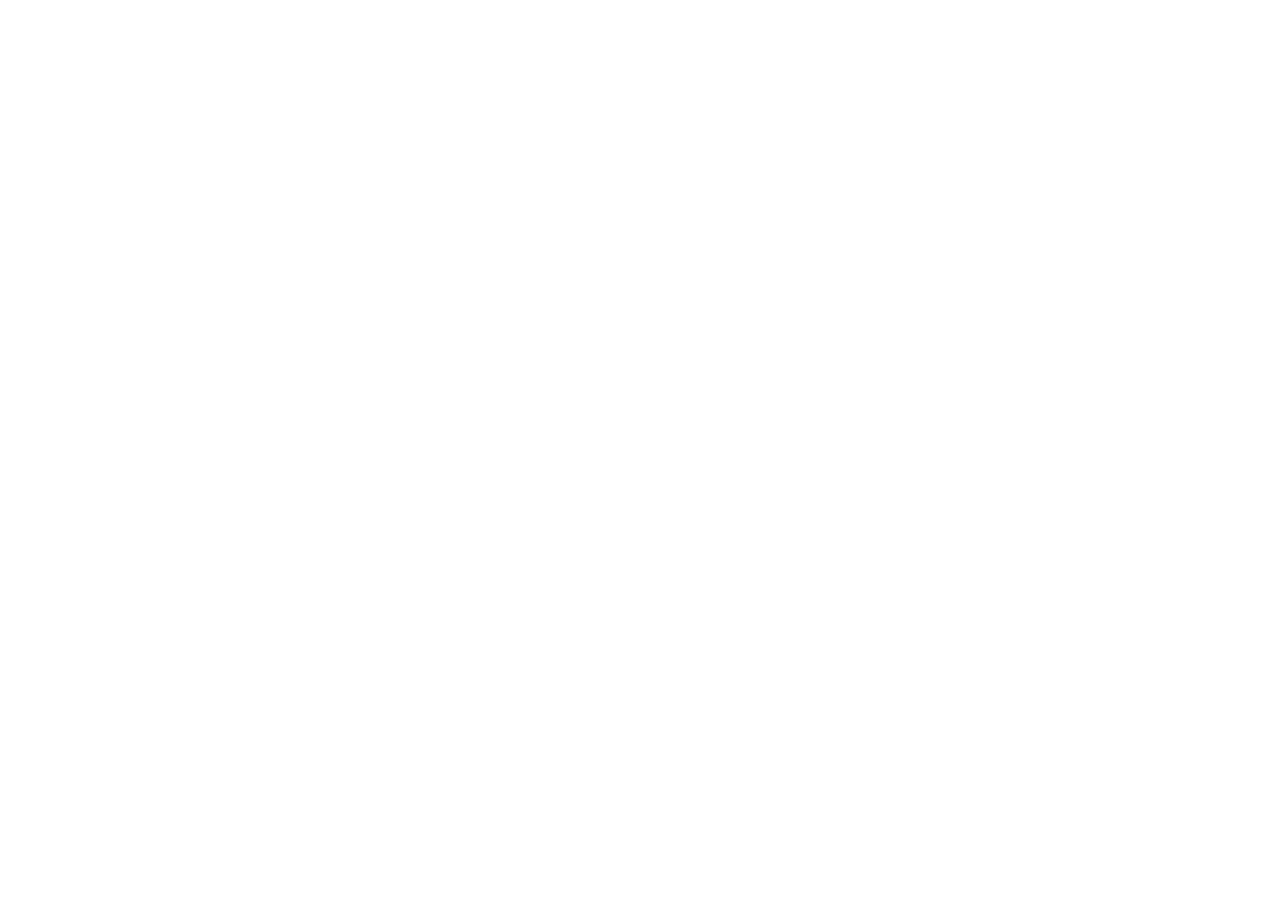
==== training.html @ 952a6773 "training html and css added" ====
<!DOCTYPE html>
<html lang="en">
<head>
    <meta charset="UTF-8">
    <meta name="viewport" content="width=device-width, initial-scale=1.0">
    <title>Trainings</title>
</head>
<body>
    
</body>
</html>
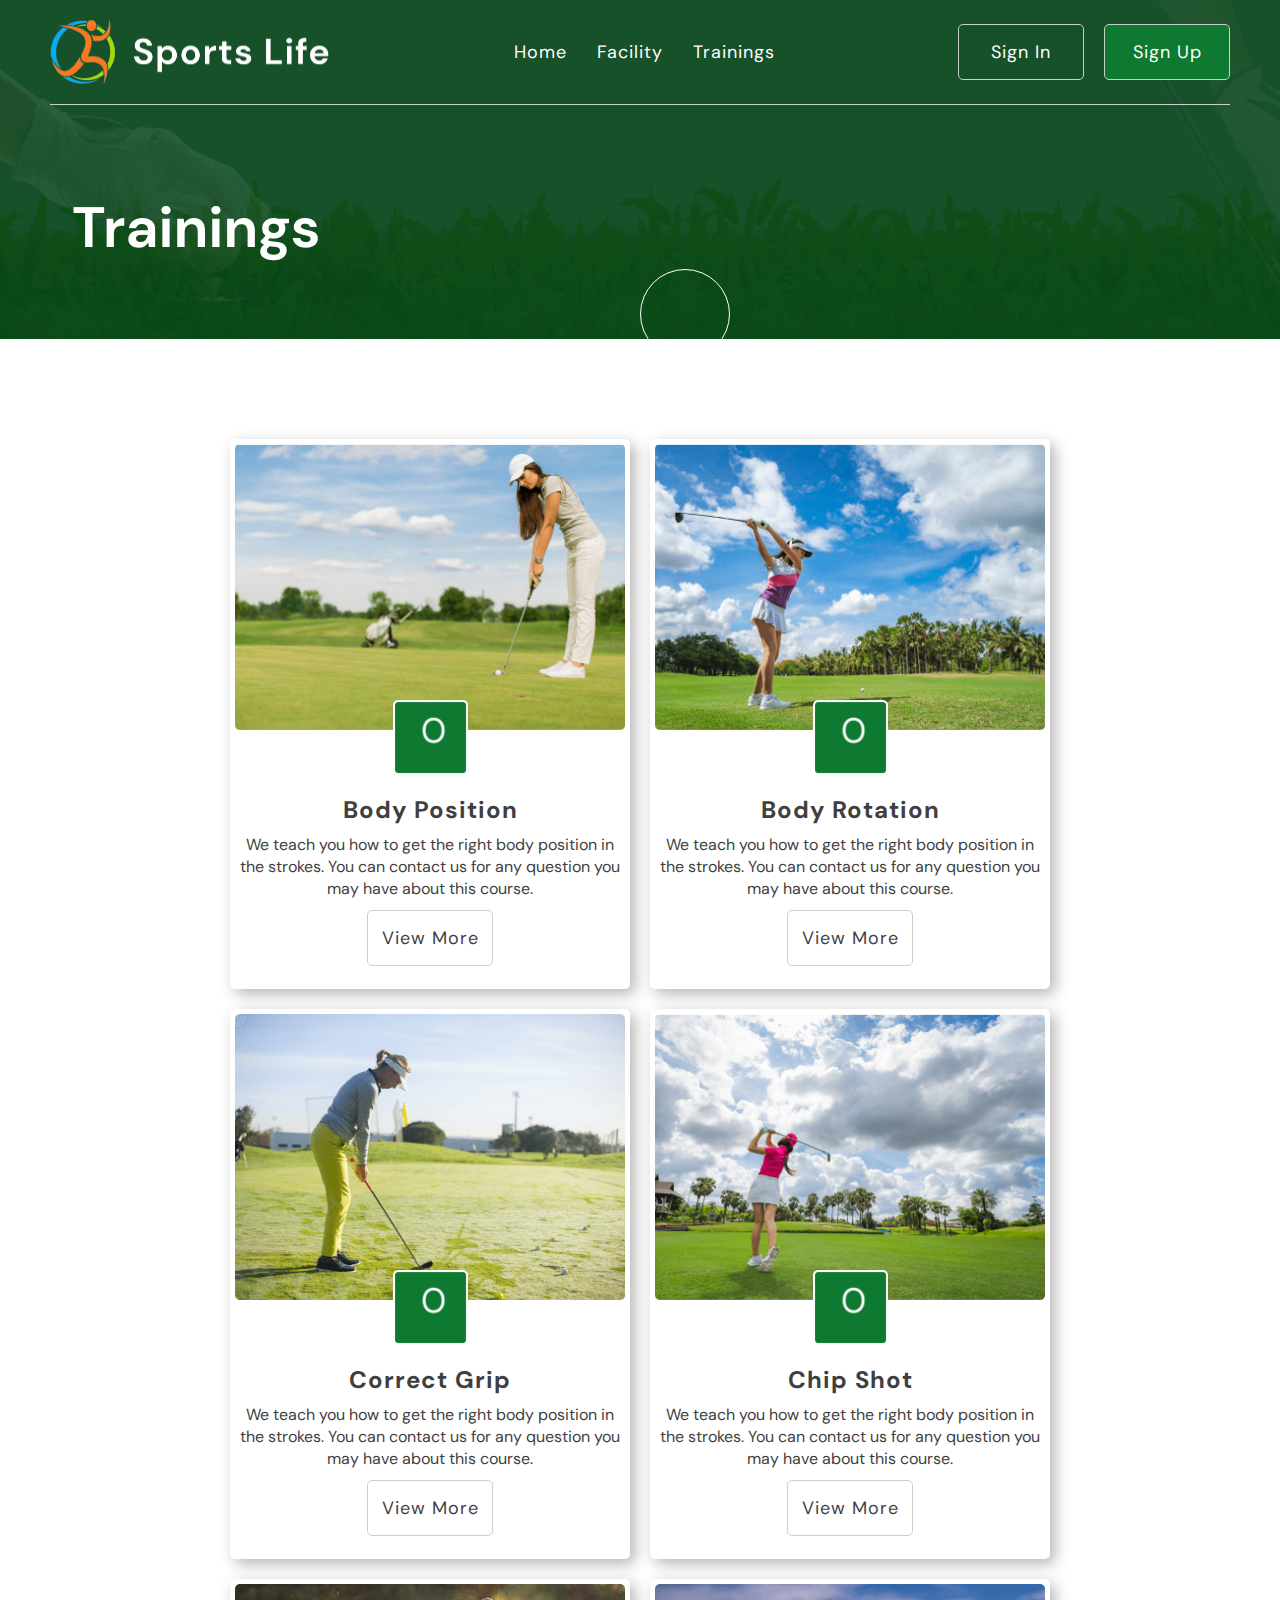
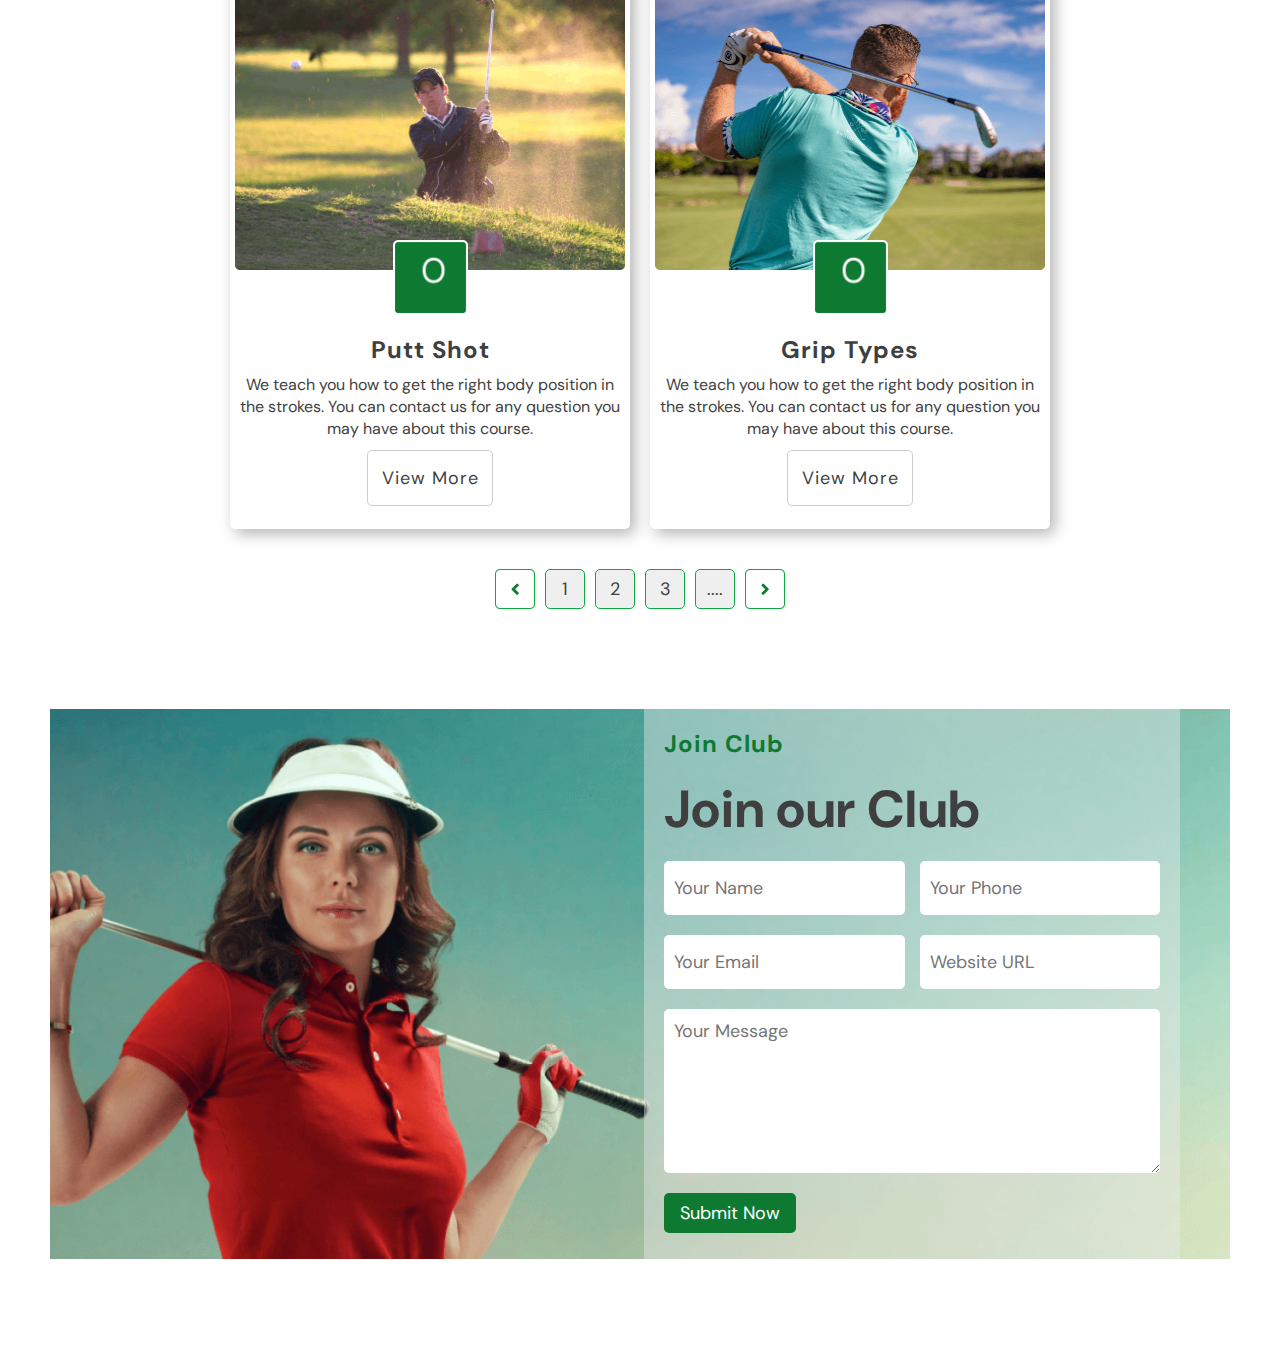
==== commit 42727f3e: "training section completed" ====
--- a/training.html
+++ b/training.html
@@ -1,11 +1,137 @@
 <!DOCTYPE html>
 <html lang="en">
+
 <head>
     <meta charset="UTF-8">
     <meta name="viewport" content="width=device-width, initial-scale=1.0">
     <title>Trainings</title>
+    <link rel="stylesheet" href="./training.css">
+    <link rel="preconnect" href="https://fonts.googleapis.com">
+<link rel="preconnect" href="https://fonts.gstatic.com" crossorigin>
+<link href="https://fonts.googleapis.com/css2?family=DM+Sans:ital,opsz,wght@0,9..40,100..1000;1,9..40,100..1000&display=swap" rel="stylesheet">
 </head>
+
 <body>
-    
+    <!-- header starts here -->
+    <header class="header container">
+        <nav class="navbar ">
+            <img src="./assets/images/splogo.png" alt="logo" width="280px" height="64px">
+            <ul class="flex text_primary ">
+                <li>Home</li>
+                <li>Facility</li>
+                <li>Trainings</li>
+            </ul>
+            <div class="btns flex">
+                <button class="flex text_primary">Sign In</button>
+                <button class="flex text_primary sign_up">Sign Up</button>
+            </div>
+        </nav>
+        <hr class="hr">
+        <div class="circle"></div>
+    </header>
+
+    <!-- header ends here -->
+
+    <!-- cards section starts here -->
+    <section class="container">
+        <div class="cards_section">
+            <div class="card">
+                <img class="main_img" src="./assets/images/card1.png" alt="card1">
+                <img class="sub_img" src="./assets/images/cardb.png" alt="">
+                <h2>Body Position</h2>
+                <p>We teach you how to get the right body position
+                    in the strokes. You can contact us for any
+                    question you may have about this course.</p>
+                <button>View More</button>
+            </div>
+            <div class="card">
+                <img class="main_img" src="./assets/images/card2.png" alt="card1">
+                <img class="sub_img" src="./assets/images/cardb.png" alt="">
+                <h2>Body Rotation</h2>
+                <p>We teach you how to get the right body position
+                    in the strokes. You can contact us for any
+                    question you may have about this course.</p>
+                <button>View More</button>
+            </div>
+            <div class="card">
+                <img class="main_img" src="./assets/images/card3.png" alt="card1">
+                <img class="sub_img" src="./assets/images/cardb.png" alt="">
+                <h2>Correct Grip</h2>
+                <p>We teach you how to get the right body position
+                    in the strokes. You can contact us for any
+                    question you may have about this course.</p>
+                <button>View More</button>
+            </div>
+            <div class="card">
+                <img class="main_img" src="./assets/images/card4.png" alt="card1">
+                <img class="sub_img" src="./assets/images/cardb.png" alt="">
+                <h2>Chip Shot</h2>
+                <p>We teach you how to get the right body position
+                    in the strokes. You can contact us for any
+                    question you may have about this course.</p>
+                <button>View More</button>
+            </div>
+            <div class="card">
+                <img class="main_img" src="./assets/images/card5.png" alt="card1">
+                <img class="sub_img" src="./assets/images/cardb.png" alt="">
+                <h2>Putt Shot</h2>
+                <p>We teach you how to get the right body position
+                    in the strokes. You can contact us for any
+                    question you may have about this course.</p>
+                <button>View More</button>
+            </div>
+            <div class="card">
+                <img class="main_img" src="./assets/images/card6.png" alt="card1">
+                <img class="sub_img" src="./assets/images/cardb.png" alt="">
+                <h2>Grip Types</h2>
+                <p>We teach you how to get the right body position
+                    in the strokes. You can contact us for any
+                    question you may have about this course.</p>
+                <button>View More</button>
+            </div>
+
+            <!-- pagination start here -->
+            <div class="card_pagination flex">
+                <img src="./assets/images/pleft.png" alt="left" width="40px" height="40px">
+                <button class="flex">1</button>
+                <button class="flex">2</button>
+                <button class="flex">3</button>
+                <button class="flex">....</button>
+                <img src="./assets/images/pright.png" alt="right" width="40px" height="40px">
+            </div>
+
+        </div>
+        <!-- pagination end here -->
+        </div>
+
+
+
+    </section>
+    <!-- cards section ends here -->
+
+
+    <!-- contact section starts here -->
+    <section class="container">
+        <div class="main_contact">
+            <div class="contact_form">
+                <h3>Join Club</h3>
+                <h2>Join our Club</h2>
+                <div class="inputs flex">
+                    <input type="text" placeholder="Your Name">
+                    <input type="number" placeholder="Your Phone">
+                </div>
+                <div class="inputs flex">
+                    <input type="email" placeholder="Your Email">
+                    <input type="text" placeholder="Website URL">
+                </div>
+                <textarea name="" id="" cols="30" rows="6" placeholder="Your Message"></textarea>
+                <button class="form_btn">Submit Now</button>
+
+            </div>
+        </div>
+
+    </section>
+    <!-- contact section ends here -->
 </body>
+
 </html>--- a/training.css
+++ b/training.css
@@ -0,0 +1,239 @@
+*{
+    margin: 0px;
+    padding: 0px;
+    box-sizing: border-box;
+    font-family: "DM Sans", sans-serif;
+    font-optical-sizing: auto;
+    font-style: normal;
+}
+.container{
+    width: 100%;
+    max-width: 1650px;
+    margin: 0px auto;
+    padding: 0px 50px;
+}
+.flex{
+    display: flex;
+    justify-content: center;
+    align-items: center;
+}
+.text_primary{
+    color: #FFFFFF;
+}
+
+
+/* header starts here */
+.header{
+    display: flex;
+    flex-direction: column;
+    width: 100%;
+    height: 339px;
+    background-image: url('./assets/images/navbg.png');
+    position: relative;
+}
+.navbar{
+    width: 100%;
+    margin: 20px 0px;
+    display: flex;
+    justify-content: space-between;
+    align-items: center;
+    height: 64px;
+}
+.navbar ul{
+    list-style: none;
+    gap: 30px;
+}
+.navbar ul li{
+    font-size: 18px;
+    line-height: 24px;
+    letter-spacing: 1px;
+    cursor: pointer;
+
+}
+.navbar .btns {
+    gap: 20px;
+}
+.navbar .btns button{
+    width: 126px;
+    height: 56px;
+    background-color: transparent;
+    border: 1px solid #CECECE;
+    border-radius: 5px;
+    font-size: 18px;
+    line-height: 24px;
+    letter-spacing: 1px;
+    cursor: pointer;
+}
+.navbar .btns .sign_up{
+    background-color: #0E7A31;
+}
+.header .hr{
+    border: 0;
+    height: 0.3px; 
+    background-color: #CECECE;
+}
+.header .circle{
+    width: 90px;
+    height: 90px;
+    border: 1.5px solid #FFFFFF;
+    border-radius: 90px;
+    position: absolute;
+    bottom: -20px;
+    left: 50%;
+}
+/* header ends here */
+
+
+/* cards section starts here */
+
+.cards_section{
+    margin: 100px 0px;
+    display: flex;
+    justify-content: center;
+    align-items: center;
+    gap: 20px;
+    flex-wrap: wrap;
+}
+.cards_section .card{
+    width: 400px;
+    height: 550px;
+    background-color: #FFFFFF;
+    padding: 5px;
+    border-radius: 5px;
+    box-shadow: 5px 5px 15px rgb(182, 181, 181);
+    display: flex;
+    flex-direction: column;
+    align-items: center;
+    gap: 10px;
+
+}
+.cards_section .card .main_img{
+    width: 100%;
+    height: 286px;
+}
+.cards_section .card .sub_img{
+    width: 75px;
+    height: 75px;
+    margin-top: -40px;
+}
+.cards_section .card h2{
+    font-size: 24px;
+    line-height: 29px;
+    letter-spacing: 1px;
+    color: #3F3F3F;
+    text-align: center;
+    margin-top: 10px;
+}
+.cards_section .card p{
+    font-size: 16px;
+    line-height: 22px;
+    color: #3F3F3F;
+    text-align: center;
+}
+.cards_section .card button{
+    width: 126px;
+    height: 56px;
+    background-color: transparent;
+    border: 1px solid #CECECE;
+    border-radius: 5px;
+    font-size: 18px;
+    line-height: 24px;
+    letter-spacing: 1px;
+    cursor: pointer;
+    color: #3F3F3F;
+}
+
+/* pagination starts here */
+.card_pagination{
+    width: 100%;
+    gap: 10px;
+    margin-top: 20px;
+}
+.card_pagination button{
+    width: 40px;
+    height: 40px;
+    border: 0.5px solid #0CA940;
+    border-radius: 5px;
+    color: #3F3F3F;
+    cursor: pointer;
+    font-size: 18px;
+    line-height: 24px;
+}
+.card_pagination img{
+    cursor: pointer;
+}
+/* pagination ends here */
+/* cards section ends here */
+
+
+/* contact section starts here */
+.main_contact{
+    width: 100%;
+    height: 550px;
+    background-image: url('./assets/images/contactbg.png');
+    background-size: cover;
+    background-position: center ;
+    margin-bottom: 100px;
+    display: flex;
+    justify-content: end;
+}
+.main_contact .contact_form{
+    height: 100%;
+    width: 536px;
+    background-color: #ebebeb6c;
+    margin-right: 50px;
+    display: flex;
+    flex-direction: column;
+    justify-content: stretch;
+    padding: 20px;
+    gap: 20px;
+}
+.main_contact .contact_form h3{
+    font-size: 24px;
+    line-height: 29px;
+    letter-spacing: 1px;
+    color: #0E7A31;
+    font-weight: bold;
+
+}
+.main_contact .contact_form h2{
+    font-size: 52px;
+    line-height: 63px;
+    letter-spacing: 1px;
+    color: #3F3F3F;
+    font-weight: bold;
+
+}
+.main_contact .contact_form .inputs{
+    width: 100%;
+    gap: 15px;
+}
+.main_contact .contact_form .inputs input{
+    width: 100%;
+    height: 54px;
+    border-radius: 5px;
+    background-color: #FFFFFF;
+    border: none;
+    outline: none;
+    padding-left: 10px;
+    font-size: 18px;
+    color: #3F3F3F;
+}
+.main_contact .contact_form textarea{
+    background-color: #FFFFFF;
+    border: none;
+    outline: none;
+    padding: 10px;
+    font-size: 18px;
+    border-radius: 5px;
+}
+.main_contact .contact_form .form_btn{
+    font-size: 18px;
+    color: #FFFFFF;
+    border-radius: 5px;
+    padding: 8px 16px;
+    border: none;
+    width: max-content;
+    background-color: #0E7A31;
+}
+/* contact section ends here */
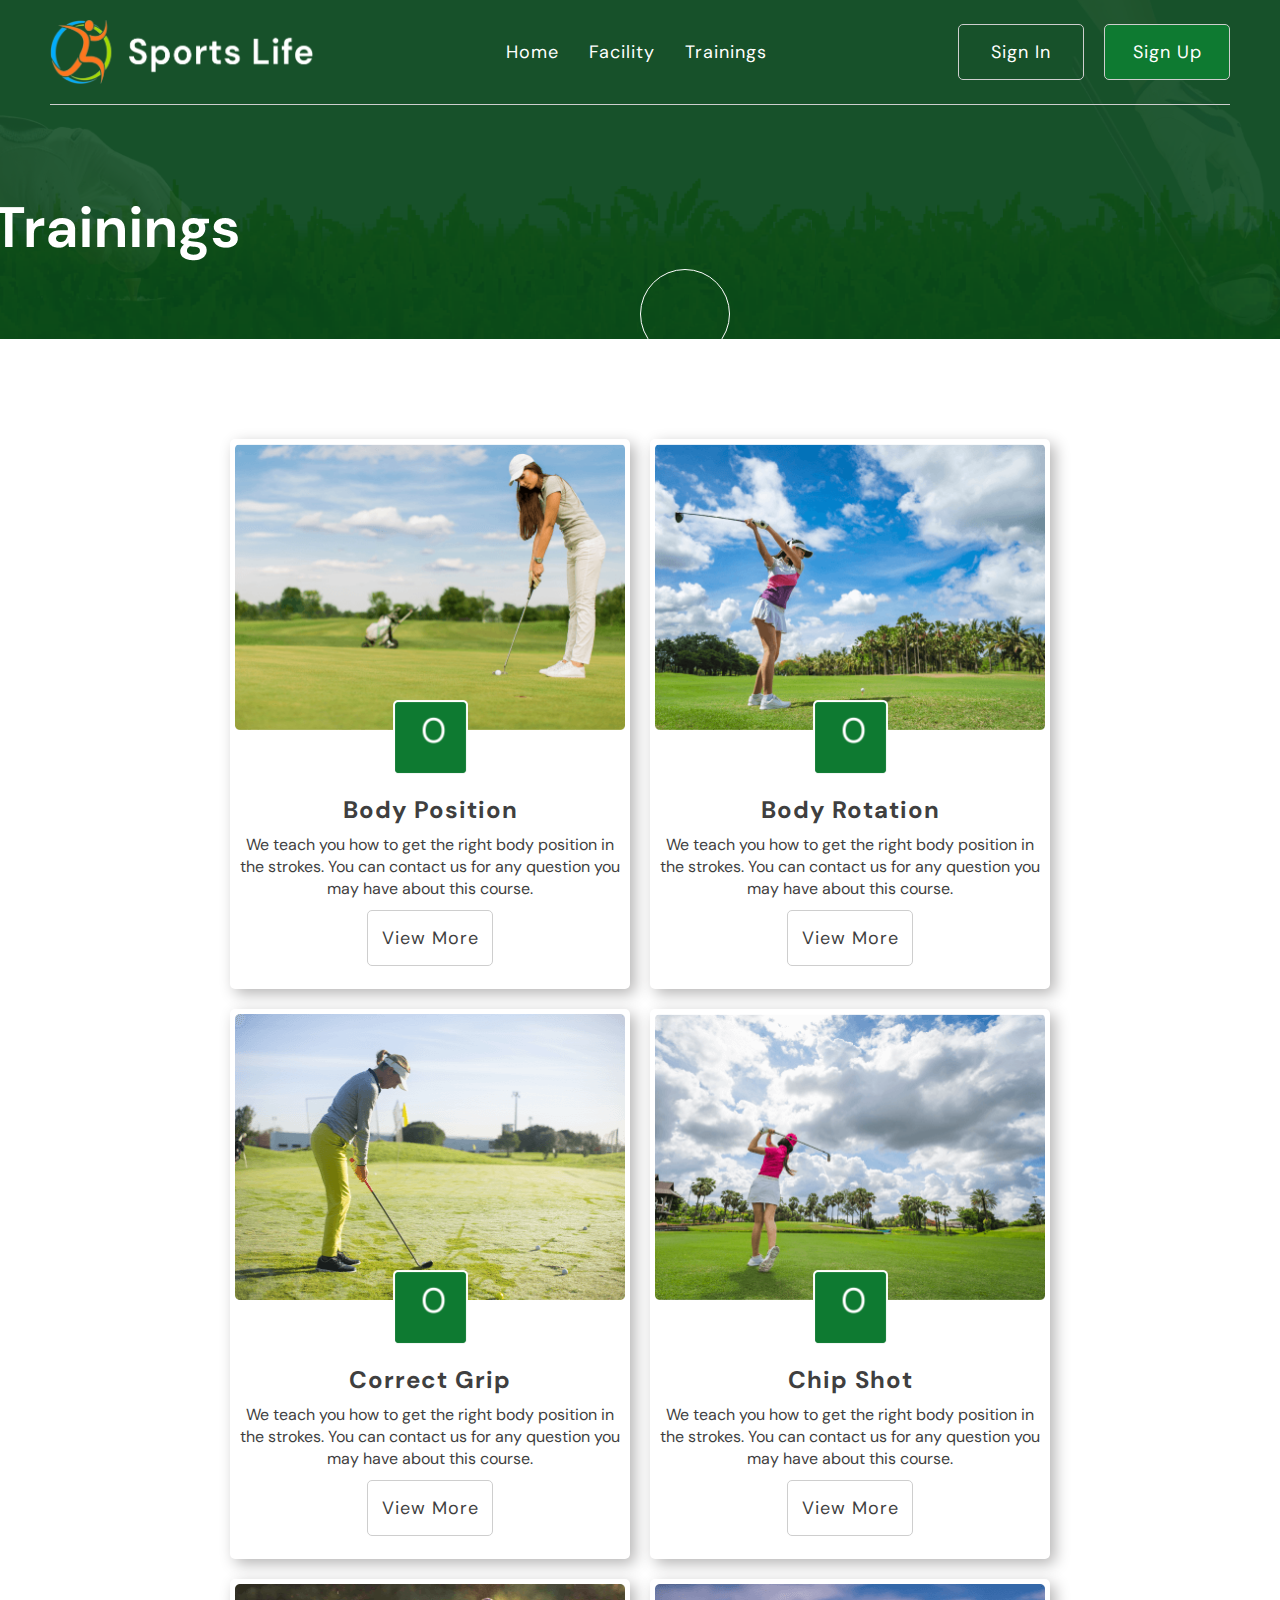
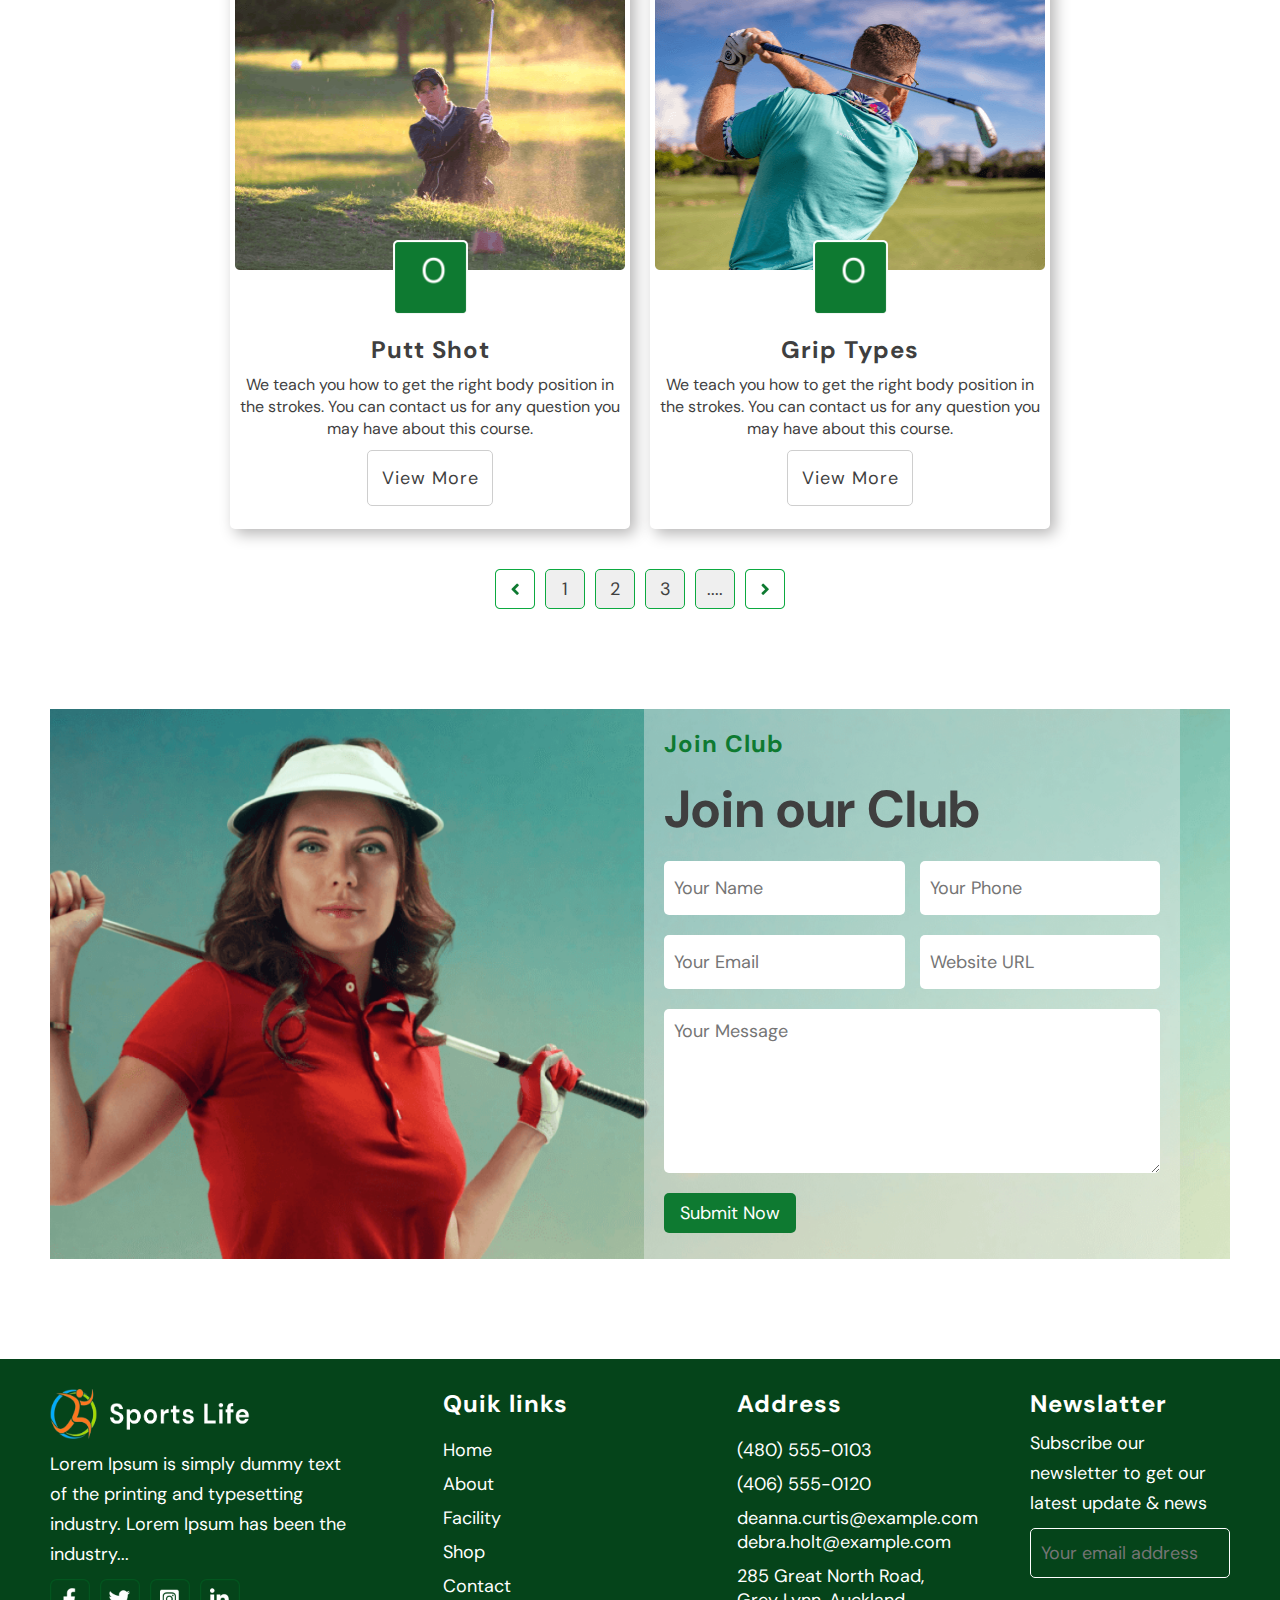
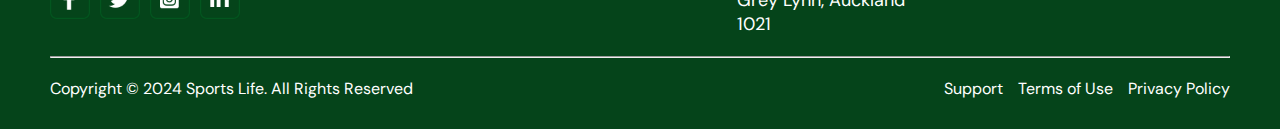
==== commit 2c7d94bb: "final commit" ====
--- a/training.html
+++ b/training.html
@@ -7,15 +7,20 @@
     <title>Trainings</title>
     <link rel="stylesheet" href="./training.css">
     <link rel="preconnect" href="https://fonts.googleapis.com">
-<link rel="preconnect" href="https://fonts.gstatic.com" crossorigin>
-<link href="https://fonts.googleapis.com/css2?family=DM+Sans:ital,opsz,wght@0,9..40,100..1000;1,9..40,100..1000&display=swap" rel="stylesheet">
+    <link rel="preconnect" href="https://fonts.gstatic.com" crossorigin>
+    <link
+        href="https://fonts.googleapis.com/css2?family=DM+Sans:ital,opsz,wght@0,9..40,100..1000;1,9..40,100..1000&display=swap"
+        rel="stylesheet">
 </head>
 
 <body>
     <!-- header starts here -->
-    <header class="header container">
+    <header class="header">
+        <div class="container">
+
+        
         <nav class="navbar ">
-            <img src="./assets/images/splogo.png" alt="logo" width="280px" height="64px">
+            <img class="nav_logo" src="./assets/images/splogo.png" alt="logo" >
             <ul class="flex text_primary ">
                 <li>Home</li>
                 <li>Facility</li>
@@ -25,9 +30,32 @@
                 <button class="flex text_primary">Sign In</button>
                 <button class="flex text_primary sign_up">Sign Up</button>
             </div>
+            <div class="hamburger" onclick="handleclick">
+                <svg xmlns="http://www.w3.org/2000/svg" viewBox="0 0 24 24" width="24" height="24">
+                    <path fill="#ffffff" d="M2 17h20v-2H2v2zm0-5h20v-2H2v2zm0-7v2h20V5H2z"/>
+                  </svg>
+                </div>
         </nav>
         <hr class="hr">
         <div class="circle"></div>
+        <nav class="mob_navbar flex ">
+            <ul class="flex text_primary ">
+                <li>Home</li>
+                <li>Facility</li>
+                <li>Trainings</li>
+            </ul>
+            <div class="mob_btns">
+                <button class="flex text_primary">Sign In</button>
+                <button class="flex text_primary sign_up">Sign Up</button>
+            </div>
+            <div onclick="handleclick">
+                <svg class="close" xmlns="http://www.w3.org/2000/svg" viewBox="0 0 24 24" width="28" height="28">
+                <path fill="#ffffff" d="M19 6.41L17.59 5 12 10.59 6.41 5 5 6.41 10.59 12 5 17.59 6.41 19 12 13.41 17.59 19 19 17.59 13.41 12z"/>
+            </svg>
+            </div>
+            
+        </nav>
+    </div>
     </header>
 
     <!-- header ends here -->
@@ -132,6 +160,73 @@
 
     </section>
     <!-- contact section ends here -->
+
+    <!-- Footer starts here -->
+    <footer class="footer">
+        <section class="container">
+            <div class="main_footer">
+                <div class="f_first">
+                    <img class="f_logo" src="./assets/images/splogo.png" alt="logo">
+                    <p>Lorem Ipsum is simply dummy text
+                        of the printing and typesetting
+                        industry. Lorem Ipsum has been the
+                        industry...</p>
+                    <div class="social ">
+
+                        <img class="social_icon" src="./assets/images/facebook.png" alt="facebook">
+                        <img class="social_icon" src="./assets/images/twitter.png" alt="twitter">
+                        <img class="social_icon" src="./assets/images/insta.png" alt="instagram">
+                        <img class="social_icon" src="./assets/images/linkedin.png" alt="linkedin">
+                    </div>
+                </div>
+                <div class="f_second">
+                    <h2>Quik links</h2>
+                    <ul>
+                        <li>Home</li>
+                        <li>About</li>
+                        <li>Facility</li>
+                        <li>Shop</li>
+                        <li>Contact</li>
+                    </ul>
+                </div>
+                <div class="f_second">
+                    <h2>Address</h2>
+                    <ul>
+                        <li>(480) 555-0103</li>
+                        <li>(406) 555-0120</li>
+                        <li>deanna.curtis@example.com
+                            debra.holt@example.com</li>
+                        <li>285 Great North Road, Grey Lynn,
+                            Auckland 1021</li>
+                    </ul>
+                </div>
+                <div class="f_second">
+                    <h2>Newslatter</h2>
+                    <p>Subscribe our newsletter to get our
+                        latest update & news</p>
+                    <div class="subscribe">
+                        <input type="email" placeholder="Your email address" >
+                        <button>C</button>
+
+                    </div>
+                </div>
+
+            </div>
+            <hr class="hr">
+            <div class="footer_end">
+                <span>Copyright © 2024 Sports Life. All Rights Reserved</span>
+                <div class="f_links">
+                    <li>Support</li>
+                    <li>Terms of Use</li>
+                    <li>Privacy Policy</li>
+                </div>
+
+            </div>
+
+        </section>
+    </footer>
+    <!-- Footer ends here -->
+    <script src="./training.js"></script>
 </body>
 
 </html>--- a/training.css
+++ b/training.css
@@ -29,6 +29,9 @@
     width: 100%;
     height: 339px;
     background-image: url('./assets/images/navbg.png');
+    background-repeat: no-repeat;
+    background-size: cover;
+    background-position: center center;
     position: relative;
 }
 .navbar{
@@ -37,6 +40,10 @@
     display: flex;
     justify-content: space-between;
     align-items: center;
+    height: 64px;
+}
+.navbar .nav_logo{
+    width: 264px;
     height: 64px;
 }
 .navbar ul{
@@ -81,6 +88,67 @@
     bottom: -20px;
     left: 50%;
 }
+
+.hamburger{
+    display: none;
+    font-size: 24px;
+}
+
+.mob_navbar{
+    display: none;
+    position: absolute;
+    flex-direction: column;
+    width: 60%;
+    top: 0px;
+    right: 0px;
+    background-color: #0e7a30fb;
+    height: 100vh;
+    padding: 20px;
+}
+.mob_navbar ul{
+    list-style: none;
+    gap: 8px;
+    flex-direction: column;
+    width: 100%;
+}
+.mob_navbar ul li{
+    font-size: 18px;
+    line-height: 24px;
+    letter-spacing: 1px;
+    cursor: pointer;
+    width: 100%;
+    text-align: center;
+
+    padding: 12px;
+    border-radius: 5px;
+}
+.mob_navbar ul li:hover{
+    background-color: #1ebb52;
+}
+.mob_navbar .mob_btns button{
+    width: 126px;
+    height: 56px;
+    background-color: transparent;
+    border: 1px solid #CECECE;
+    border-radius: 5px;
+    font-size: 18px;
+    line-height: 24px;
+    letter-spacing: 1px;
+    cursor: pointer;
+    margin-bottom: 10px;
+}
+.mob_navbar .close {
+    position: absolute;
+    top: 30px;
+    right: 30px;
+    cursor: pointer;
+    font-size: 30px;
+}
+
+.active{
+    display: flex;
+    text-align: center;
+}
 /* header ends here */
 
 
@@ -237,3 +305,163 @@
     background-color: #0E7A31;
 }
 /* contact section ends here */
+
+/* footer section start here */
+.footer{
+    width: 100%;
+    padding: 30px 0px;
+    background-color: #05441A;
+}
+
+.main_footer{
+    display: flex;
+    justify-content: space-between;
+    align-items: start;
+    gap: 20px;
+    flex-wrap: wrap;
+}
+.main_footer p{
+    color: #FFFFFF;
+    font-size: 18px;
+    line-height: 30px;
+}
+.main_footer .f_first{
+    display: flex;
+    flex-direction: column;
+    gap: 10px;
+    width: 300px;
+}
+.main_footer .f_first .f_logo{
+    width: 200px;
+    height: 50px;
+}
+.social{
+    gap: 10px;
+    display: flex;
+}
+.social .social_icon{
+    width: 40px;
+    height: 40px;
+    cursor: pointer;
+}
+.main_footer .f_second{
+    display: flex;
+    flex-direction: column;
+    gap: 10px;
+    color: #FFFFFF;
+    width: 200px;
+}
+.main_footer .f_second h2{
+    font-size: 24px;
+    line-height: 29px;
+    letter-spacing: 1px;
+}
+.main_footer .f_second ul{
+    list-style: none;
+    flex-direction: column;
+    display: flex;
+    gap: 10px;
+    margin-top: 10px;
+
+}
+.main_footer .f_second ul li{
+    list-style: none;
+    font-size: 18px;
+    cursor: pointer;
+
+}
+.main_footer .f_second .subscribe{
+    display: flex;
+    border: 1px solid white;
+    height: 50px;
+    border-radius: 5px;
+    overflow: hidden;
+}
+.main_footer .f_second .subscribe input{
+    border: none;
+    outline: none;
+    font-size: 18px;
+    color: #FFFFFF;
+    flex-grow: 3;
+    padding-left: 10px;
+    background-color: transparent;
+
+}
+.main_footer .f_second .subscribe button{
+    flex-grow: 1;
+    border: none;
+    background-color: #FFFFFF;
+    color: #0CA940;
+    font-size: 18px;
+    padding: 3px 8px;
+    cursor: pointer;
+}
+.footer .container .hr{
+    margin-top: 20px;
+}
+.footer_end{
+    display: flex;
+    justify-content: space-between;
+    align-items: center;
+    margin-top: 20px;
+    flex-wrap: wrap-reverse;
+}
+.footer_end span{
+    color: #FFFFFF;
+}
+.footer_end .f_links{
+    display: flex;
+    justify-content: center;
+    align-items: center;
+    gap: 15px;
+}
+.footer_end .f_links li{
+    list-style: none;
+    color: #FFFFFF;
+    cursor: pointer;
+}
+/* footer section ends here */
+
+
+
+
+
+
+
+
+
+/* media queries for responsiveness */
+
+@media only screen and (max-width: 960px) {
+    /* navbar */
+    .navbar .nav_logo{
+        width: 200px;
+        height: 50px;
+    }
+    .hamburger{
+        display: block;
+        cursor: pointer;
+    }
+    .navbar ul, .navbar .btns {
+        display: none;
+    }
+    .main_footer{
+        font-size: 14px !important;
+    }
+    .footer_end span{
+        font-size: 14px;
+        text-align: center;
+        margin-top: 10px;
+    }
+    .footer_end .f_links li{
+        font-size: 12px;
+    }
+}
+
+
+@media only screen and (max-width: 740px) {
+    .main_contact .contact_form{
+        width: 100%;
+        margin-right: 0px;
+    }
+}
